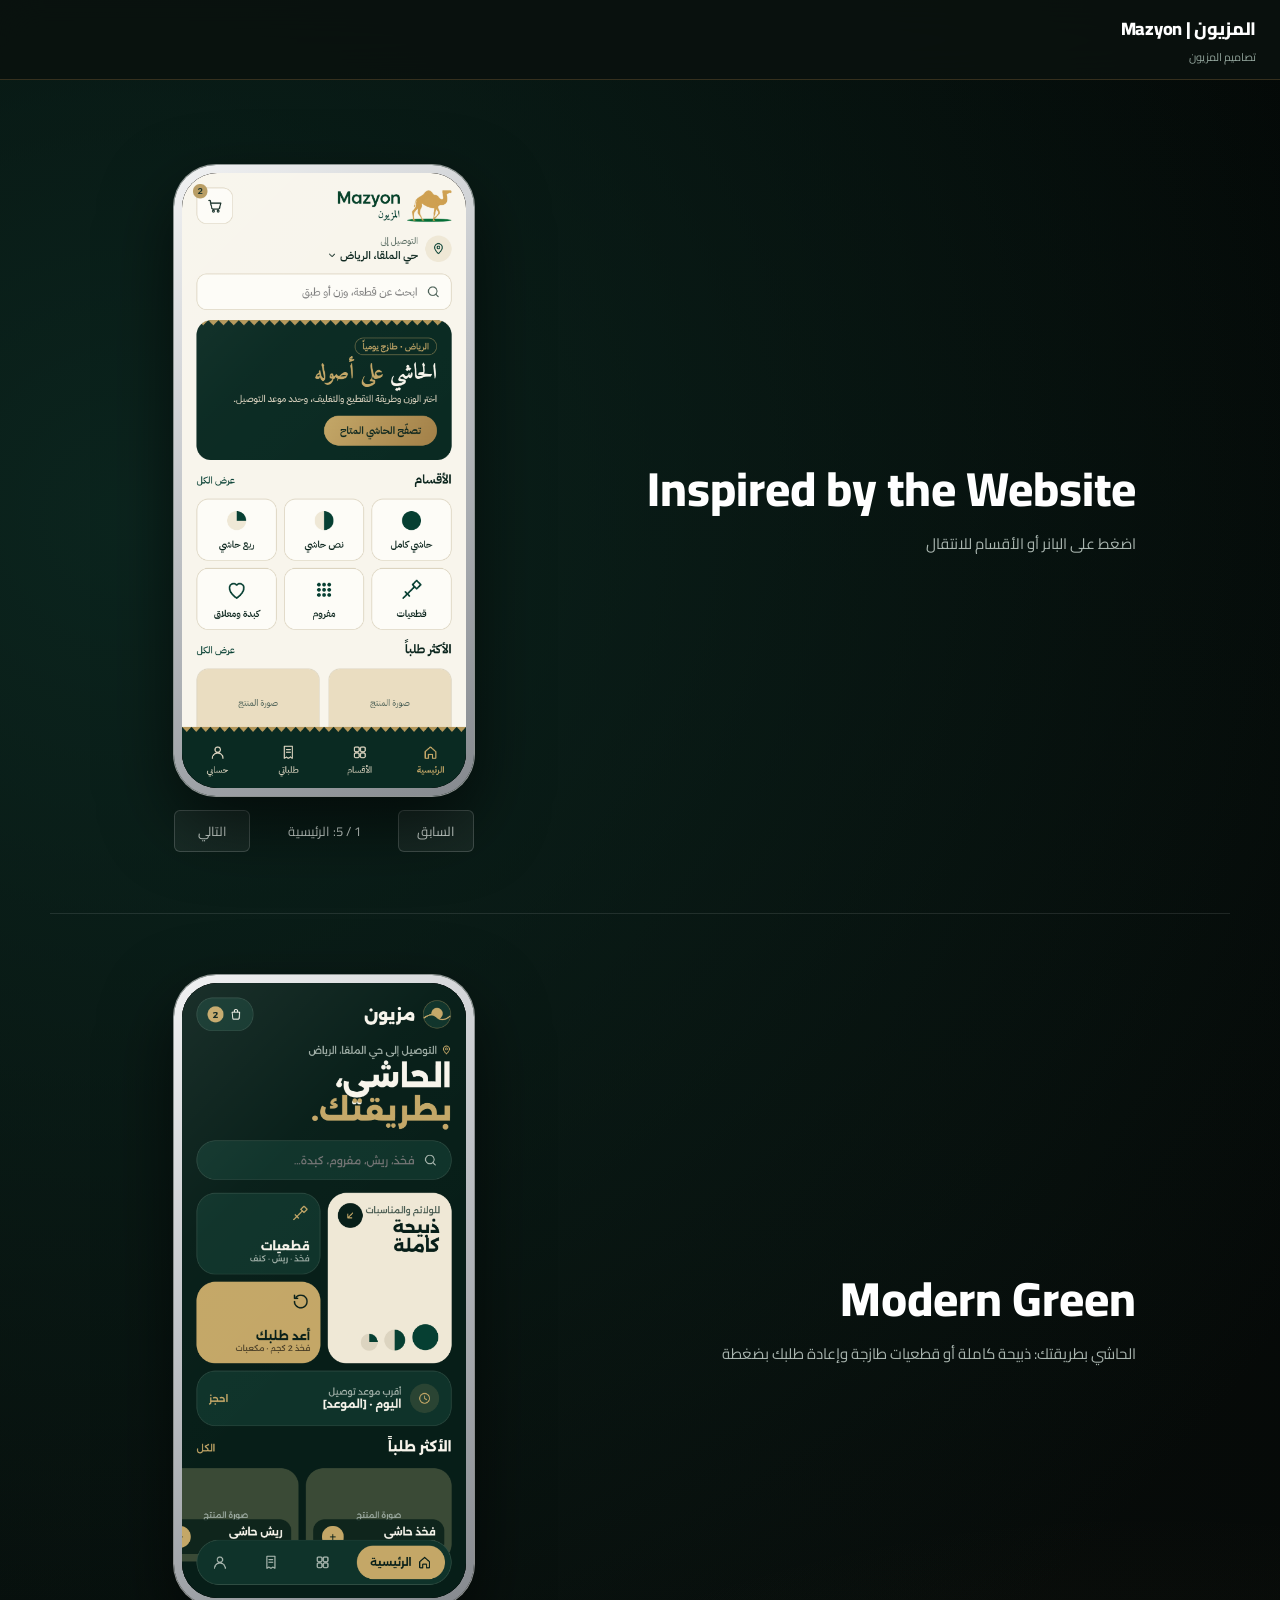
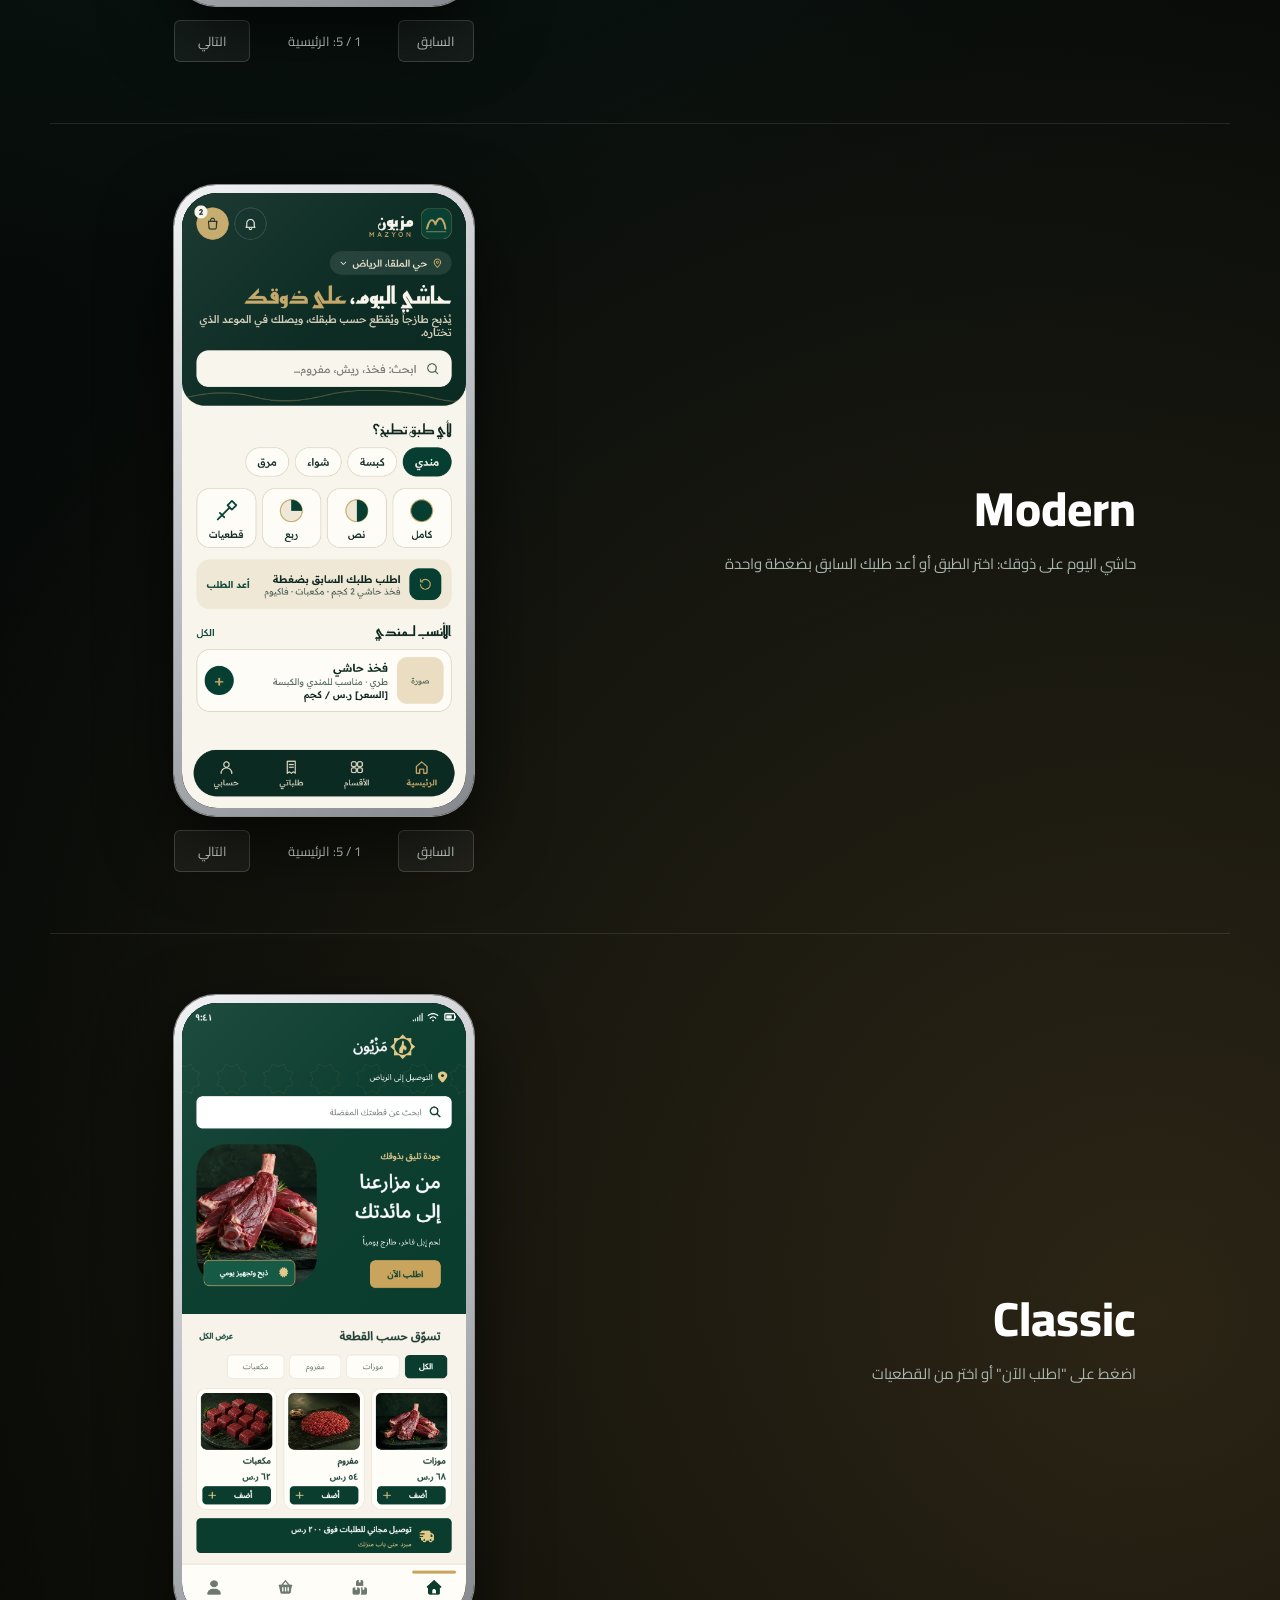
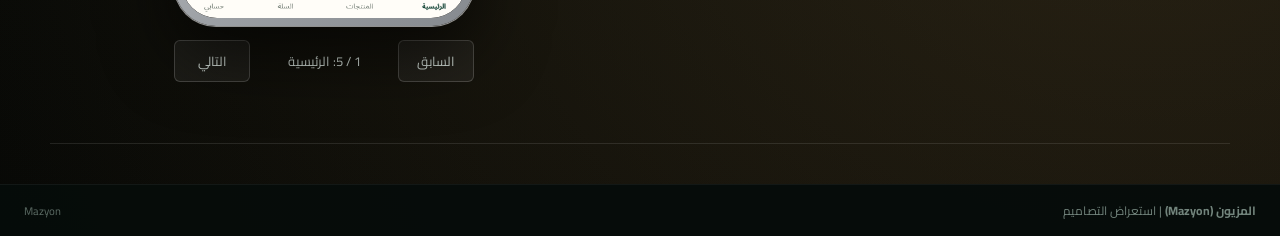
==== mazyon/index.html @ 30bf6d30 "Add Mazyon prototype page" ====
<!DOCTYPE html>
<html lang="ar" dir="rtl">
<head>
  <meta charset="UTF-8">
  <meta name="viewport" content="width=device-width, initial-scale=1.0">
  <title>المزيون | Mazyon - Patch Showcase</title>
  <link rel="preconnect" href="https://fonts.googleapis.com">
  <link rel="preconnect" href="https://fonts.gstatic.com" crossorigin>
  <link href="https://fonts.googleapis.com/css2?family=Cairo:wght@400;600;700;800;900&display=swap" rel="stylesheet">
  <style>
    :root {
      --primary-green: #0d2c24;
      --primary-dark: #071c17;
      --camel-gold: #b78d4c;
      --camel-gold-light: #d8b273;
      --camel-gold-dark: #8c672e;
      --warm-sand: #f8f5ec;
      --device-w: 380px;
      --zoom-scale: 1;
    }

    * {
      box-sizing: border-box;
      margin: 0;
      padding: 0;
      -webkit-tap-highlight-color: transparent;
    }

    body {
      font-family: 'Cairo', sans-serif;
      background: #080d0b;
      background-image:
        radial-gradient(circle at 10% 15%, rgba(13, 44, 36, 0.8) 0%, transparent 45%),
        radial-gradient(circle at 90% 85%, rgba(183, 141, 76, 0.22) 0%, transparent 45%),
        radial-gradient(circle at 50% 50%, #080d0b 0%, #030504 100%);
      color: #e4e9e6;
      min-height: 100vh;
      overflow-x: hidden;
      display: flex;
      flex-direction: column;
    }

    /* Top App Bar & Header */
    .app-header {
      background: rgba(10, 18, 15, 0.92);
      backdrop-filter: blur(20px);
      border-bottom: 1px solid rgba(183, 141, 76, 0.25);
      position: sticky;
      top: 0;
      z-index: 100;
      padding: 12px 24px;
      display: flex;
      flex-wrap: wrap;
      align-items: center;
      justify-content: space-between;
      gap: 14px;
    }

    .header-controls,
    .flow-stepper-bar,
    .view-single-container,
    .view-grid-container {
      display: none !important;
    }

    .header-branding {
      display: flex;
      align-items: center;
      gap: 12px;
    }

    .camel-badge-icon {
      width: 42px;
      height: 42px;
      background: linear-gradient(135deg, #b78d4c, #7d5926);
      border-radius: 12px;
      display: flex;
      align-items: center;
      justify-content: center;
      box-shadow: 0 4px 15px rgba(183, 141, 76, 0.35);
      color: #fff;
      font-size: 22px;
    }

    .header-title-box h1 {
      font-size: 18px;
      font-weight: 800;
      color: #ffffff;
      display: flex;
      align-items: center;
      gap: 8px;
      letter-spacing: -0.3px;
    }

    .patch-tag {
      display: inline-block;
      background: linear-gradient(135deg, rgba(183, 141, 76, 0.3), rgba(183, 141, 76, 0.15));
      border: 1px solid #b78d4c;
      color: #f7d59b;
      font-size: 11px;
      font-weight: 800;
      padding: 2px 10px;
      border-radius: 6px;
      text-transform: uppercase;
      letter-spacing: 0.5px;
    }

    .header-title-box p {
      font-size: 11px;
      color: #92a49b;
      margin-top: 2px;
    }

    /* Global Controls Toolbar */
    .header-controls {
      display: flex;
      align-items: center;
      gap: 10px;
      flex-wrap: wrap;
    }

    /* Patch Switcher (Modern Green / Modern / Classic / Inspired) */
    .patch-switch-group {
      display: flex;
      background: rgba(0, 0, 0, 0.5);
      border: 1px solid rgba(183, 141, 76, 0.35);
      border-radius: 10px;
      padding: 3px;
      flex-wrap: wrap;
    }

    .patch-btn {
      background: transparent;
      border: none;
      color: #a0b2aa;
      font-family: inherit;
      font-size: 12px;
      font-weight: 700;
      padding: 6px 11px;
      border-radius: 7px;
      cursor: pointer;
      display: flex;
      align-items: center;
      gap: 5px;
      transition: all 0.2s ease;
      white-space: nowrap;
    }

    .patch-btn:hover {
      color: #ffffff;
    }

    .patch-btn.active {
      background: linear-gradient(135deg, #b78d4c, #8c672e);
      color: #071c17;
      font-weight: 800;
      box-shadow: 0 2px 8px rgba(183, 141, 76, 0.3);
    }

    /* Mode Switcher (Simulator vs Grid) */
    .mode-switch-group {
      display: flex;
      background: rgba(0, 0, 0, 0.45);
      border: 1px solid rgba(255, 255, 255, 0.1);
      border-radius: 10px;
      padding: 3px;
    }

    .mode-btn {
      background: transparent;
      border: none;
      color: #a0b2aa;
      font-family: inherit;
      font-size: 12px;
      font-weight: 600;
      padding: 6px 13px;
      border-radius: 8px;
      cursor: pointer;
      display: flex;
      align-items: center;
      gap: 6px;
      transition: all 0.2s ease;
    }

    .mode-btn:hover {
      color: #ffffff;
    }

    .mode-btn.active {
      background: linear-gradient(135deg, #0d2c24, #154539);
      color: #e2be84;
      border: 1px solid rgba(183, 141, 76, 0.4);
      box-shadow: 0 2px 8px rgba(0, 0, 0, 0.4);
    }

    .control-pill {
      background: rgba(0, 0, 0, 0.4);
      border: 1px solid rgba(255, 255, 255, 0.12);
      border-radius: 9px;
      padding: 6px 12px;
      font-size: 12px;
      color: #cad8d1;
      display: flex;
      align-items: center;
      gap: 6px;
      cursor: pointer;
      font-family: inherit;
      transition: all 0.2s;
    }

    .control-pill:hover {
      background: rgba(255, 255, 255, 0.08);
      border-color: rgba(183, 141, 76, 0.4);
    }

    .control-pill.active {
      background: rgba(183, 141, 76, 0.25);
      border-color: #b78d4c;
      color: #f7d59b;
    }

    /* Device Finish Selector */
    .finish-selector {
      display: flex;
      align-items: center;
      gap: 6px;
      background: rgba(0, 0, 0, 0.4);
      border: 1px solid rgba(255, 255, 255, 0.1);
      padding: 4px 9px;
      border-radius: 9px;
    }

    .finish-dot {
      width: 15px;
      height: 15px;
      border-radius: 50%;
      cursor: pointer;
      border: 2px solid transparent;
      transition: all 0.2s;
    }

    .finish-dot.active {
      border-color: #ffffff;
      transform: scale(1.15);
      box-shadow: 0 0 8px rgba(255,255,255,0.5);
    }

    .finish-desert { background: linear-gradient(135deg, #d8ba93, #876d4d); }
    .finish-natural { background: linear-gradient(135deg, #bbb8b2, #76746f); }
    .finish-black { background: linear-gradient(135deg, #3d3e40, #151617); }
    .finish-white { background: linear-gradient(135deg, #ffffff, #b8bcc2); }

    /* Flow Stepper Bar */
    .flow-stepper-bar {
      background: rgba(10, 18, 15, 0.55);
      border-bottom: 1px solid rgba(255, 255, 255, 0.05);
      padding: 9px 20px;
      display: flex;
      align-items: center;
      justify-content: center;
      gap: 12px;
      overflow-x: auto;
    }

    .flow-step-item {
      display: flex;
      align-items: center;
      gap: 6px;
      padding: 5px 14px;
      border-radius: 18px;
      background: rgba(255, 255, 255, 0.03);
      border: 1px solid rgba(255, 255, 255, 0.07);
      color: #8fa398;
      font-size: 12px;
      font-weight: 600;
      cursor: pointer;
      white-space: nowrap;
      transition: all 0.25s ease;
    }

    .flow-step-item:hover {
      background: rgba(255, 255, 255, 0.08);
      color: #ffffff;
    }

    .flow-step-item.active {
      background: linear-gradient(135deg, rgba(13, 44, 36, 0.95), rgba(21, 69, 57, 0.95));
      border-color: #b78d4c;
      color: #f7d59b;
      box-shadow: 0 4px 12px rgba(183, 141, 76, 0.2);
    }

    .flow-step-num {
      width: 18px;
      height: 18px;
      border-radius: 50%;
      background: rgba(255, 255, 255, 0.1);
      display: flex;
      align-items: center;
      justify-content: center;
      font-size: 10px;
    }

    .flow-step-item.active .flow-step-num {
      background: #b78d4c;
      color: #071c17;
      font-weight: 800;
    }

    .flow-step-arrow {
      color: rgba(255, 255, 255, 0.2);
      font-size: 13px;
    }

    /* Main Container */
    .main-workspace {
      flex: 1;
      display: flex;
      flex-direction: column;
      align-items: center;
      padding: 24px 16px 40px;
      position: relative;
    }

    .patch-gallery {
      width: 100%;
      max-width: 1180px;
    }

    .patch-showcase {
      min-height: min(820px, calc(100svh - 90px));
      display: grid;
      grid-template-columns: minmax(0, 1fr) minmax(240px, 360px);
      align-items: center;
      justify-content: center;
      gap: clamp(24px, 8vw, 110px);
      padding: 46px 8%;
      scroll-margin-top: 82px;
      border-bottom: 1px solid rgba(255, 255, 255, 0.1);
    }

    .patch-showcase-copy {
      max-width: 540px;
    }

    .patch-showcase-copy h2 {
      color: #ffffff;
      font-size: clamp(28px, 4vw, 48px);
      line-height: 1.25;
      font-weight: 800;
    }

    .patch-showcase-copy p {
      margin-top: 12px;
      color: #a9b5af;
      font-size: 15px;
      line-height: 1.9;
    }

    .patch-phone {
      width: min(100%, 300px);
      justify-self: center;
    }

    .patch-phone .iphone-device.natural-finish {
      width: 100%;
      padding: 8px;
      border-radius: 42px;
      background: linear-gradient(145deg, #f1f2f3 0%, #bfc2c6 45%, #85898e 100%);
      box-shadow: 0 0 0 1px rgba(255,255,255,.55), 0 28px 70px rgba(0,0,0,.62);
    }

    .patch-phone .iphone-screen {
      border-radius: 35px;
    }

    .patch-phone .screen-img {
      aspect-ratio: 473 / 1024;
    }

    .patch-screen-controls {
      display: flex;
      align-items: center;
      justify-content: space-between;
      gap: 8px;
      margin-top: 14px;
      color: #d3ddd7;
      font-size: 13px;
    }

    .patch-screen-button {
      min-width: 76px;
      padding: 8px 10px;
      border: 1px solid rgba(255, 255, 255, 0.18);
      border-radius: 6px;
      background: rgba(255, 255, 255, 0.06);
      color: inherit;
      font: inherit;
      cursor: pointer;
    }

    .patch-screen-button:hover {
      background: rgba(255, 255, 255, 0.12);
    }

    .patch-screen-count {
      text-align: center;
      white-space: nowrap;
    }

    @media (max-width: 700px) {
      .patch-showcase {
        min-height: auto;
        grid-template-columns: 1fr;
        gap: 24px;
        padding: 36px 12px 48px;
      }

      .patch-showcase-copy {
        text-align: center;
      }

      .patch-phone {
        width: min(74vw, 290px);
      }
    }

    /* View 1: Single Interactive Simulator */
    .view-single-container {
      display: flex;
      flex-direction: column;
      align-items: center;
      justify-content: center;
      gap: 18px;
      width: 100%;
      max-width: 1200px;
    }

    .simulator-stage {
      display: flex;
      align-items: center;
      justify-content: center;
      gap: 28px;
      position: relative;
      width: 100%;
      transform: scale(var(--zoom-scale));
      transform-origin: top center;
      transition: transform 0.25s cubic-bezier(0.16, 1, 0.3, 1);
    }

    .nav-arrow-btn {
      background: rgba(255, 255, 255, 0.06);
      border: 1px solid rgba(255, 255, 255, 0.12);
      color: #cad8d1;
      width: 48px;
      height: 48px;
      border-radius: 50%;
      display: flex;
      align-items: center;
      justify-content: center;
      font-size: 20px;
      cursor: pointer;
      transition: all 0.2s cubic-bezier(0.16, 1, 0.3, 1);
      backdrop-filter: blur(10px);
    }

    .nav-arrow-btn:hover {
      background: rgba(183, 141, 76, 0.3);
      border-color: #b78d4c;
      color: #ffffff;
      transform: scale(1.08);
    }

    /* The iPhone 16 Pro Frame */
    .iphone-device {
      position: relative;
      width: var(--device-w);
      border-radius: 52px;
      padding: 10px;
      box-sizing: border-box;
      transition: all 0.35s cubic-bezier(0.16, 1, 0.3, 1);
      user-select: none;
      box-shadow:
        0 0 0 1px rgba(255, 255, 255, 0.2),
        0 35px 85px -15px rgba(0, 0, 0, 0.85),
        0 15px 35px -10px rgba(0, 0, 0, 0.6);
    }

    /* Chassis Finishes */
    .iphone-device.desert-finish {
      background: linear-gradient(145deg, #dfc49f 0%, #aa8c68 45%, #765e43 100%);
      box-shadow:
        0 0 0 1px rgba(255, 240, 220, 0.35),
        0 35px 85px -15px rgba(28, 20, 11, 0.85),
        0 15px 35px -10px rgba(0, 0, 0, 0.6);
    }

    .iphone-device.natural-finish {
      background: linear-gradient(145deg, #c7c5be 0%, #908d87 45%, #66635e 100%);
    }

    .iphone-device.black-finish {
      background: linear-gradient(145deg, #3d3e40 0%, #222325 45%, #111213 100%);
    }

    .iphone-device.white-finish {
      background: linear-gradient(145deg, #ffffff 0%, #d8dade 45%, #a8acb3 100%);
    }

    /* Hardware Buttons */
    .btn-action {
      position: absolute;
      left: -4px;
      top: 105px;
      width: 4px;
      height: 28px;
      background: inherit;
      border-radius: 3px 0 0 3px;
      filter: brightness(0.85);
    }

    .btn-vol-up {
      position: absolute;
      left: -4px;
      top: 155px;
      width: 4px;
      height: 50px;
      background: inherit;
      border-radius: 3px 0 0 3px;
      filter: brightness(0.85);
    }

    .btn-vol-down {
      position: absolute;
      left: -4px;
      top: 220px;
      width: 4px;
      height: 50px;
      background: inherit;
      border-radius: 3px 0 0 3px;
      filter: brightness(0.85);
    }

    .btn-power {
      position: absolute;
      right: -4px;
      top: 170px;
      width: 4px;
      height: 75px;
      background: inherit;
      border-radius: 0 3px 3px 0;
      filter: brightness(0.85);
    }

    /* Screen Inner Shell - Direct edge-to-edge photo wrapper */
    .iphone-screen {
      position: relative;
      width: 100%;
      aspect-ratio: 473 / 1024;
      border-radius: 42px;
      overflow: hidden;
      background: #000000;
      box-shadow: inset 0 0 0 2px #000000;
    }

    .screen-deck {
      position: relative;
      width: 100%;
      height: 100%;
    }

    .screen-slide {
      position: absolute;
      inset: 0;
      width: 100%;
      height: 100%;
      opacity: 0;
      visibility: hidden;
      transition: opacity 0.28s cubic-bezier(0.16, 1, 0.3, 1), transform 0.32s ease;
      transform: scale(0.985);
    }

    .screen-slide.active {
      opacity: 1;
      visibility: visible;
      transform: scale(1);
      z-index: 10;
    }

    .screen-img {
      width: 100%;
      height: 100%;
      display: block;
      object-fit: fill; /* Exact 473:1024 proportion */
    }

    /* Subtle Glass Glare */
    .screen-glare {
      position: absolute;
      inset: 0;
      background: linear-gradient(135deg, rgba(255, 255, 255, 0.08) 0%, rgba(255, 255, 255, 0.01) 30%, transparent 60%);
      pointer-events: none;
      z-index: 70;
    }

    /* Clickable Hotspots */
    .hotspot {
      position: absolute;
      cursor: pointer;
      z-index: 50;
      border-radius: 8px;
      transition: all 0.2s cubic-bezier(0.16, 1, 0.3, 1);
    }

    .show-hotspots .hotspot {
      background: rgba(183, 141, 76, 0.25);
      border: 2px dashed #b78d4c;
      box-shadow: 0 0 12px rgba(183, 141, 76, 0.55);
      animation: hotspotPulse 2s infinite ease-in-out;
    }

    @keyframes hotspotPulse {
      0%, 100% { transform: scale(1); opacity: 0.85; }
      50% { transform: scale(1.02); opacity: 1; }
    }

    .hotspot:active {
      transform: scale(0.96) !important;
      background: rgba(183, 141, 76, 0.5) !important;
    }

    .click-ripple {
      position: absolute;
      width: 20px;
      height: 20px;
      border-radius: 50%;
      background: rgba(183, 141, 76, 0.6);
      transform: scale(0);
      pointer-events: none;
      z-index: 90;
      animation: rippleAnim 0.45s ease-out;
    }

    @keyframes rippleAnim {
      to {
        transform: scale(6);
        opacity: 0;
      }
    }

    /* In-App Toast Banner */
    .app-toast {
      position: absolute;
      top: 18px;
      left: 14px;
      right: 14px;
      background: rgba(13, 44, 36, 0.95);
      color: #ffffff;
      border: 1px solid rgba(183, 141, 76, 0.65);
      border-radius: 14px;
      padding: 10px 14px;
      display: flex;
      align-items: center;
      gap: 10px;
      font-size: 12px;
      font-weight: 600;
      box-shadow: 0 10px 25px rgba(0,0,0,0.5);
      backdrop-filter: blur(14px);
      z-index: 95;
      transform: translateY(-90px);
      opacity: 0;
      transition: all 0.35s cubic-bezier(0.34, 1.56, 0.64, 1);
      pointer-events: none;
    }

    .app-toast.visible {
      transform: translateY(0);
      opacity: 1;
    }

    .toast-icon {
      width: 22px;
      height: 22px;
      border-radius: 50%;
      background: #b78d4c;
      color: #071c17;
      display: flex;
      align-items: center;
      justify-content: center;
      font-size: 11px;
      font-weight: bold;
      flex-shrink: 0;
    }

    /* Selected Screen Information Bar */
    .screen-meta-card {
      background: rgba(15, 25, 21, 0.7);
      border: 1px solid rgba(183, 141, 76, 0.2);
      border-radius: 14px;
      padding: 14px 18px;
      width: 100%;
      max-width: var(--device-w);
      display: flex;
      align-items: center;
      justify-content: space-between;
      backdrop-filter: blur(10px);
    }

    .meta-title {
      font-size: 14px;
      font-weight: 700;
      color: #f7d59b;
    }

    .meta-desc {
      font-size: 11px;
      color: #92a49b;
      margin-top: 2px;
    }

    .meta-actions {
      display: flex;
      gap: 8px;
    }

    .meta-btn {
      background: rgba(255, 255, 255, 0.06);
      border: 1px solid rgba(255, 255, 255, 0.12);
      color: #cad8d1;
      padding: 5px 12px;
      border-radius: 8px;
      font-size: 12px;
      cursor: pointer;
      font-family: inherit;
      transition: all 0.2s;
    }

    .meta-btn:hover {
      background: rgba(183, 141, 76, 0.25);
      border-color: #b78d4c;
      color: #ffffff;
    }

    /* ==============================================================
       VIEW 2: ALL 5 SCREENS GRID
       ============================================================== */
    .view-grid-container {
      display: none;
      width: 100%;
      max-width: 1500px;
      padding: 10px 0;
    }

    .grid-ribbon {
      display: flex;
      flex-wrap: wrap;
      gap: 24px;
      width: 100%;
      justify-content: center;
      align-items: flex-start;
    }

    .grid-screen-card {
      display: flex;
      flex-direction: column;
      align-items: center;
      gap: 10px;
      width: 260px;
    }

    .grid-screen-header {
      text-align: center;
    }

    .grid-screen-badge {
      display: inline-block;
      background: rgba(183, 141, 76, 0.2);
      border: 1px solid rgba(183, 141, 76, 0.4);
      color: #f7d59b;
      font-size: 11px;
      font-weight: 700;
      padding: 2px 10px;
      border-radius: 12px;
      margin-bottom: 4px;
    }

    .grid-screen-title {
      font-size: 13px;
      font-weight: 700;
      color: #ffffff;
    }

    .grid-device-wrapper {
      width: 100%;
      cursor: pointer;
      transition: transform 0.25s ease, box-shadow 0.25s ease;
    }

    .grid-device-wrapper:hover {
      transform: translateY(-4px);
    }

    .grid-device-wrapper .iphone-device {
      width: 100%;
      border-radius: 38px;
      padding: 7px;
    }

    .grid-device-wrapper .iphone-screen {
      border-radius: 32px;
    }

    /* Footer */
    .app-footer {
      background: rgba(6, 12, 10, 0.95);
      border-top: 1px solid rgba(255, 255, 255, 0.05);
      padding: 14px 24px;
      display: flex;
      flex-wrap: wrap;
      align-items: center;
      justify-content: space-between;
      gap: 12px;
      font-size: 12px;
      color: #72847c;
    }

    @media (max-width: 600px) {
      :root {
        --device-w: 320px;
      }
      .app-header {
        padding: 8px 12px;
      }
    }
  </style>
</head>
<body>

  <!-- Top App Header -->
  <header class="app-header">
    <div class="header-branding">
      <div class="header-title-box">
        <h1>
          المزيون | Mazyon
        </h1>
        <p>تصاميم المزيون</p>
      </div>
    </div>

    <div class="header-controls">
      <!-- Patch Selector (4 Patches) -->
      <div class="patch-switch-group" title="اختر الباتش المراد تجربته ومعاينته">
        <button class="patch-btn active" data-patch="modern_green">
          <span>🌿</span> Modern Green
        </button>
        <button class="patch-btn" data-patch="modern">
          <span>⚡</span> Modern
        </button>
        <button class="patch-btn" data-patch="classic">
          <span>✨</span> Classic
        </button>
        <button class="patch-btn" data-patch="inspired">
          <span>🏛️</span> Inspired by Website
        </button>
      </div>

      <!-- Mode Switcher (Simulator vs Grid) -->
      <div class="mode-switch-group">
        <button class="mode-btn active" data-view="single">
          <span>📱</span> المحاكي التفاعلي
        </button>
        <button class="mode-btn" data-view="grid">
          <span>📑</span> عرض الشاشات الخمس
        </button>
      </div>

      <!-- Hotspots Toggle -->
      <button class="control-pill" id="toggleHotspotsBtn" title="إظهار أو إخفاء نقاط النقر التفاعلية">
        <span>💡</span> نقاط النقر
      </button>

      <!-- Zoom Toggle -->
      <button class="control-pill" id="zoomToggleBtn" title="تبديل حجم المحاكي">
        <span>🔍</span> <span id="zoomLabel">100%</span>
      </button>

      <!-- iPhone Finish Selector -->
      <div class="finish-selector" title="لون وهيكل الآيفون">
        <span style="font-size: 11px; color: #8fa398; margin-left: 2px;">الهيكل:</span>
        <div class="finish-dot finish-desert active" data-finish="desert" title="Desert Titanium (ذهبي المزيون)"></div>
        <div class="finish-dot finish-natural" data-finish="natural" title="Natural Titanium (تيتانيوم طبيعي)"></div>
        <div class="finish-dot finish-black" data-finish="black" title="Black Titanium (أسود داكن)"></div>
        <div class="finish-dot finish-white" data-finish="white" title="White Titanium (فضي ناصع)"></div>
      </div>
    </div>
  </header>

  <!-- Flow Step Breadcrumb Bar -->
  <nav class="flow-stepper-bar" id="stepperBar">
    <!-- Populated dynamically per patch -->
  </nav>

  <!-- Main Interactive Workspace -->
  <main class="main-workspace">

    <div class="patch-gallery" id="patchGallery"></div>

    <!-- VIEW 1: SINGLE INTERACTIVE IPHONE SIMULATOR -->
    <div class="view-single-container" id="viewSingle">
      <div class="simulator-stage" id="simStage">
        <!-- Prev Screen Button -->
        <button class="nav-arrow-btn" id="prevScreenBtn" title="الشاشة السابقة (السهم الأيمن)">→</button>

        <!-- The iPhone Device -->
        <div class="iphone-device desert-finish" id="mainIphone">
          <!-- Hardware Buttons -->
          <div class="btn-action"></div>
          <div class="btn-vol-up"></div>
          <div class="btn-vol-down"></div>
          <div class="btn-power"></div>

          <!-- Inside Screen - Direct seamless photo wrapper -->
          <div class="iphone-screen">

            <!-- In-App Notification Toast -->
            <div class="app-toast" id="appToast">
              <div class="toast-icon">✓</div>
              <div class="toast-msg" id="toastMsg">تم تنفيذ الإجراء بنجاح</div>
            </div>

            <!-- ==============================================
                 PATCH: MODERN GREEN SCREENS DECK (ACTIVE DEFAULT)
                 ============================================== -->
            <div class="screen-deck" id="deckModernGreen">

              <!-- Screen 1: Modern Green Home (الرئيسية) -->
              <div class="screen-slide active" data-step="1">
                <img class="screen-img" src="[data-uri]" alt="الرئيسية - مودرن جرين">

                <!-- Cart button top-left -->
                <div class="hotspot" style="top: 2.2%; left: 4.8%; width: 14%; height: 6%;"
                     data-goto="3" data-toast="فتح سلة التسوق (منتجان)" title="السلة"></div>

                <!-- Big right card "ذبيحة كاملة" -->
                <div class="hotspot" style="top: 34%; left: 51%; width: 44%; height: 28%;"
                     data-goto="2" data-toast="للولائم والمناسبات: ذبيحة كاملة" title="ذبيحة كاملة"></div>

                <!-- Top-left card "قطعيات • فخذ • ريش • كتف" -->
                <div class="hotspot" style="top: 34%; left: 5%; width: 44%; height: 13.5%;"
                     data-goto="2" data-toast="تصفح القطعيات: فخذ، ريش، كتف" title="قطعيات"></div>

                <!-- Bottom-left card "أعد طلبك" -->
                <div class="hotspot" style="top: 48.5%; left: 5%; width: 44%; height: 13.5%;"
                     data-goto="3" data-toast="✓ تمت إعادة طلبك السابق (فخذ 2 كجم مكعبات)" title="أعد طلبك"></div>

                <!-- Nearest delivery slot banner -->
                <div class="hotspot" style="top: 63%; left: 5%; width: 90%; height: 9%;"
                     data-toast="أقرب موعد توصيل متاح: اليوم" title="أقرب موعد"></div>

                <!-- Popular products (الأكثر طلباً) -->
                <div class="hotspot" style="top: 79%; left: 5%; width: 90%; height: 12%;"
                     data-goto="2" data-toast="اختيار فخذ حاشي طازج" title="الأكثر طلباً"></div>

                <!-- Bottom Nav: طلباتي -->
                <div class="hotspot" style="top: 91%; left: 25%; width: 25%; height: 7.5%;"
                     data-goto="5" data-toast="متابعة الطلبات المباشرة" title="طلباتي"></div>
              </div>

              <!-- Screen 2: Modern Green Product Details (تفاصيل المنتج) -->
              <div class="screen-slide" data-step="2">
                <img class="screen-img" src="[data-uri]" alt="تفاصيل فخذ حاشي - مودرن جرين">

                <!-- Back button -->
                <div class="hotspot" style="top: 2.2%; left: 84%; width: 12%; height: 5.5%;"
                     data-goto="1" data-toast="العودة للرئيسية" title="رجوع"></div>

                <!-- Favorite heart -->
                <div class="hotspot" style="top: 2.2%; left: 4.8%; width: 12%; height: 5.5%;"
                     data-toast="تمت إضافة فخذ الحاشي للمفضلة ❤️" title="المفضلة"></div>

                <!-- Weight options -->
                <div class="hotspot" style="top: 50%; left: 5%; width: 90%; height: 6%;"
                     data-toast="الوزن المحدد: 2 كجم" title="الوزن"></div>

                <!-- Cut style -->
                <div class="hotspot" style="top: 60.5%; left: 5%; width: 90%; height: 11%;"
                     data-toast="طريقة التقطيع المعتمدة: مكعبات" title="طريقة التقطيع"></div>

                <!-- Packaging options (فاكيوم / أكياس) -->
                <div class="hotspot" style="top: 75.5%; left: 5%; width: 90%; height: 7%;"
                     data-toast="التغليف المعتمد: تغليف فاكيوم محكم" title="التغليف"></div>

                <!-- Sticky Add to Cart button -->
                <div class="hotspot" style="top: 90%; left: 5%; width: 62%; height: 6.5%;"
                     data-goto="3" data-toast="✓ تمت إضافة ٢ كجم فخذ حاشي للسلة" title="أضف للسلة"></div>
              </div>

              <!-- Screen 3: Modern Green Cart (سلّتك) -->
              <div class="screen-slide" data-step="3">
                <img class="screen-img" src="[data-uri]" alt="السلة - مودرن جرين">

                <!-- Back button -->
                <div class="hotspot" style="top: 2.2%; left: 83%; width: 12%; height: 5.5%;"
                     data-goto="2" data-toast="العودة لتفاصيل المنتج" title="رجوع"></div>

                <!-- Clear cart button -->
                <div class="hotspot" style="top: 2.2%; left: 5%; width: 25%; height: 5.5%;"
                     data-toast="تم تحديث محتويات السلة" title="إفراغ السلة"></div>

                <!-- Promo code apply button -->
                <div class="hotspot" style="top: 55%; left: 9%; width: 20%; height: 4.5%;"
                     data-toast="🎉 تم تطبيق كود الخصم بنجاح!" title="تطبيق الكود"></div>

                <!-- Sticky Checkout Button -->
                <div class="hotspot" style="top: 90%; left: 5%; width: 90%; height: 7%;"
                     data-goto="4" data-toast="الانتقال إلى إتمام الطلب والدفع" title="إتمام الطلب"></div>
              </div>

              <!-- Screen 4: Modern Green Checkout (إتمام الطلب) -->
              <div class="screen-slide" data-step="4">
                <img class="screen-img" src="[data-uri]" alt="إتمام الطلب - مودرن جرين">

                <!-- Back button -->
                <div class="hotspot" style="top: 2.2%; left: 83%; width: 12%; height: 5.5%;"
                     data-goto="3" data-toast="العودة إلى سلّتك" title="رجوع"></div>

                <!-- Change Address -->
                <div class="hotspot" style="top: 17%; left: 9%; width: 14%; height: 3.5%;"
                     data-toast="تعديل العنوان الوطني: حي الملقا" title="تغيير"></div>

                <!-- Days selection -->
                <div class="hotspot" style="top: 27%; left: 5%; width: 90%; height: 7.5%;"
                     data-toast="موعد التوصيل: اليوم" title="اليوم"></div>

                <!-- Time slots -->
                <div class="hotspot" style="top: 35%; left: 12%; width: 83%; height: 5%;"
                     data-toast="الفترة المحددة: 12 - 3 م" title="الوقت"></div>

                <!-- Apple Pay payment selection -->
                <div class="hotspot" style="top: 44.5%; left: 5%; width: 90%; height: 6.5%;"
                     data-toast="طريقة الدفع: Apple Pay (دفع سريع وآمن)" title="Apple Pay"></div>

                <!-- Sticky Pay via Apple Pay Button -->
                <div class="hotspot" style="top: 90.5%; left: 5%; width: 90%; height: 6.8%;"
                     data-goto="5" data-toast="Pay: تمت المصادقة بنجاح وتأكيد الطلب!" title="ادفع عبر Apple Pay"></div>
              </div>

              <!-- Screen 5: Modern Green Tracking (تتبع الطلب) -->
              <div class="screen-slide" data-step="5">
                <img class="screen-img" src="[data-uri]" alt="تتبع الطلب - مودرن جرين">

                <!-- Close (X) button -->
                <div class="hotspot" style="top: 2%; left: 83%; width: 12%; height: 5.5%;"
                     data-goto="1" data-toast="العودة للصفحة الرئيسية" title="إغلاق"></div>

                <!-- Help button -->
                <div class="hotspot" style="top: 2%; left: 5%; width: 24%; height: 5.5%;"
                     data-toast="خدمة عملاء مزيون في خدمتك" title="مساعدة"></div>

                <!-- Call Driver button -->
                <div class="hotspot" style="top: 91%; left: 21%; width: 13%; height: 6%;"
                     data-toast="📞 جاري الاتصال بالمندوب (سيارة مبرّدة)" title="اتصال"></div>

                <!-- WhatsApp Driver button -->
                <div class="hotspot" style="top: 91%; left: 5%; width: 13%; height: 6%;"
                     data-toast="💬 فتح محادثة فورية مع المندوب" title="واتساب"></div>
              </div>

            </div>

            <!-- ==============================================
                 PATCH: MODERN SCREENS DECK
                 ============================================== -->
            <div class="screen-deck" id="deckModern" style="display: none;">
              <div class="screen-slide" data-step="1">
                <img class="screen-img" src="[data-uri]" alt="الرئيسية - مودرن">
                <div class="hotspot" style="top: 2.2%; left: 4%; width: 14%; height: 6.5%;" data-goto="3" data-toast="فتح السلة" title="السلة"></div>
                <div class="hotspot" style="top: 41%; left: 22%; width: 74%; height: 5%;" data-goto="2" data-toast="اختيار أطباق المندي والكبسة" title="الأطباق"></div>
                <div class="hotspot" style="top: 59.5%; left: 5%; width: 90%; height: 8%;" data-goto="3" data-toast="✓ إعادة الطلب السابق" title="أعد الطلب"></div>
                <div class="hotspot" style="top: 74%; left: 5%; width: 90%; height: 11%;" data-goto="2" data-toast="اختيار فخذ حاشي" title="فخذ حاشي"></div>
                <div class="hotspot" style="top: 90%; left: 25%; width: 25%; height: 9%;" data-goto="5" data-toast="طلباتي" title="طلباتي"></div>
              </div>
              <div class="screen-slide" data-step="2">
                <img class="screen-img" src="[data-uri]" alt="تفاصيل المنتج - مودرن">
                <div class="hotspot" style="top: 2.2%; left: 84%; width: 12%; height: 6%;" data-goto="1" data-toast="رجوع للرئيسية" title="رجوع"></div>
                <div class="hotspot" style="top: 90%; left: 5%; width: 62%; height: 6.5%;" data-goto="3" data-toast="✓ تمت الإضافة للسلة" title="أضف للسلة"></div>
              </div>
              <div class="screen-slide" data-step="3">
                <img class="screen-img" src="[data-uri]" alt="السلة - مودرن">
                <div class="hotspot" style="top: 1.8%; left: 83%; width: 13%; height: 6%;" data-goto="2" data-toast="رجوع للمنتج" title="رجوع"></div>
                <div class="hotspot" style="top: 90%; left: 5%; width: 90%; height: 7%;" data-goto="4" data-toast="إتمام الطلب" title="إتمام الطلب"></div>
              </div>
              <div class="screen-slide" data-step="4">
                <img class="screen-img" src="[data-uri]" alt="إتمام الطلب - مودرن">
                <div class="hotspot" style="top: 1.8%; left: 83%; width: 13%; height: 6%;" data-goto="3" data-toast="رجوع للسلة" title="رجوع"></div>
                <div class="hotspot" style="top: 7.8%; left: 5%; width: 90%; height: 6%;" data-goto="5" data-toast="Pay: تم الدفع السريع!" title="Apple Pay"></div>
                <div class="hotspot" style="top: 90%; left: 5%; width: 90%; height: 7%;" data-goto="5" data-toast="تأكيد الطلب" title="تأكيد الطلب"></div>
              </div>
              <div class="screen-slide" data-step="5">
                <img class="screen-img" src="[data-uri]" alt="تتبع الطلب - مودرن">
                <div class="hotspot" style="top: 2%; left: 83%; width: 13%; height: 6%;" data-goto="1" data-toast="العودة للرئيسية" title="إغلاق"></div>
              </div>
            </div>

            <!-- ==============================================
                 PATCH: CLASSIC SCREENS DECK
                 ============================================== -->
            <div class="screen-deck" id="deckClassic" style="display: none;">
              <div class="screen-slide" data-step="1">
                <img class="screen-img" src="[data-uri]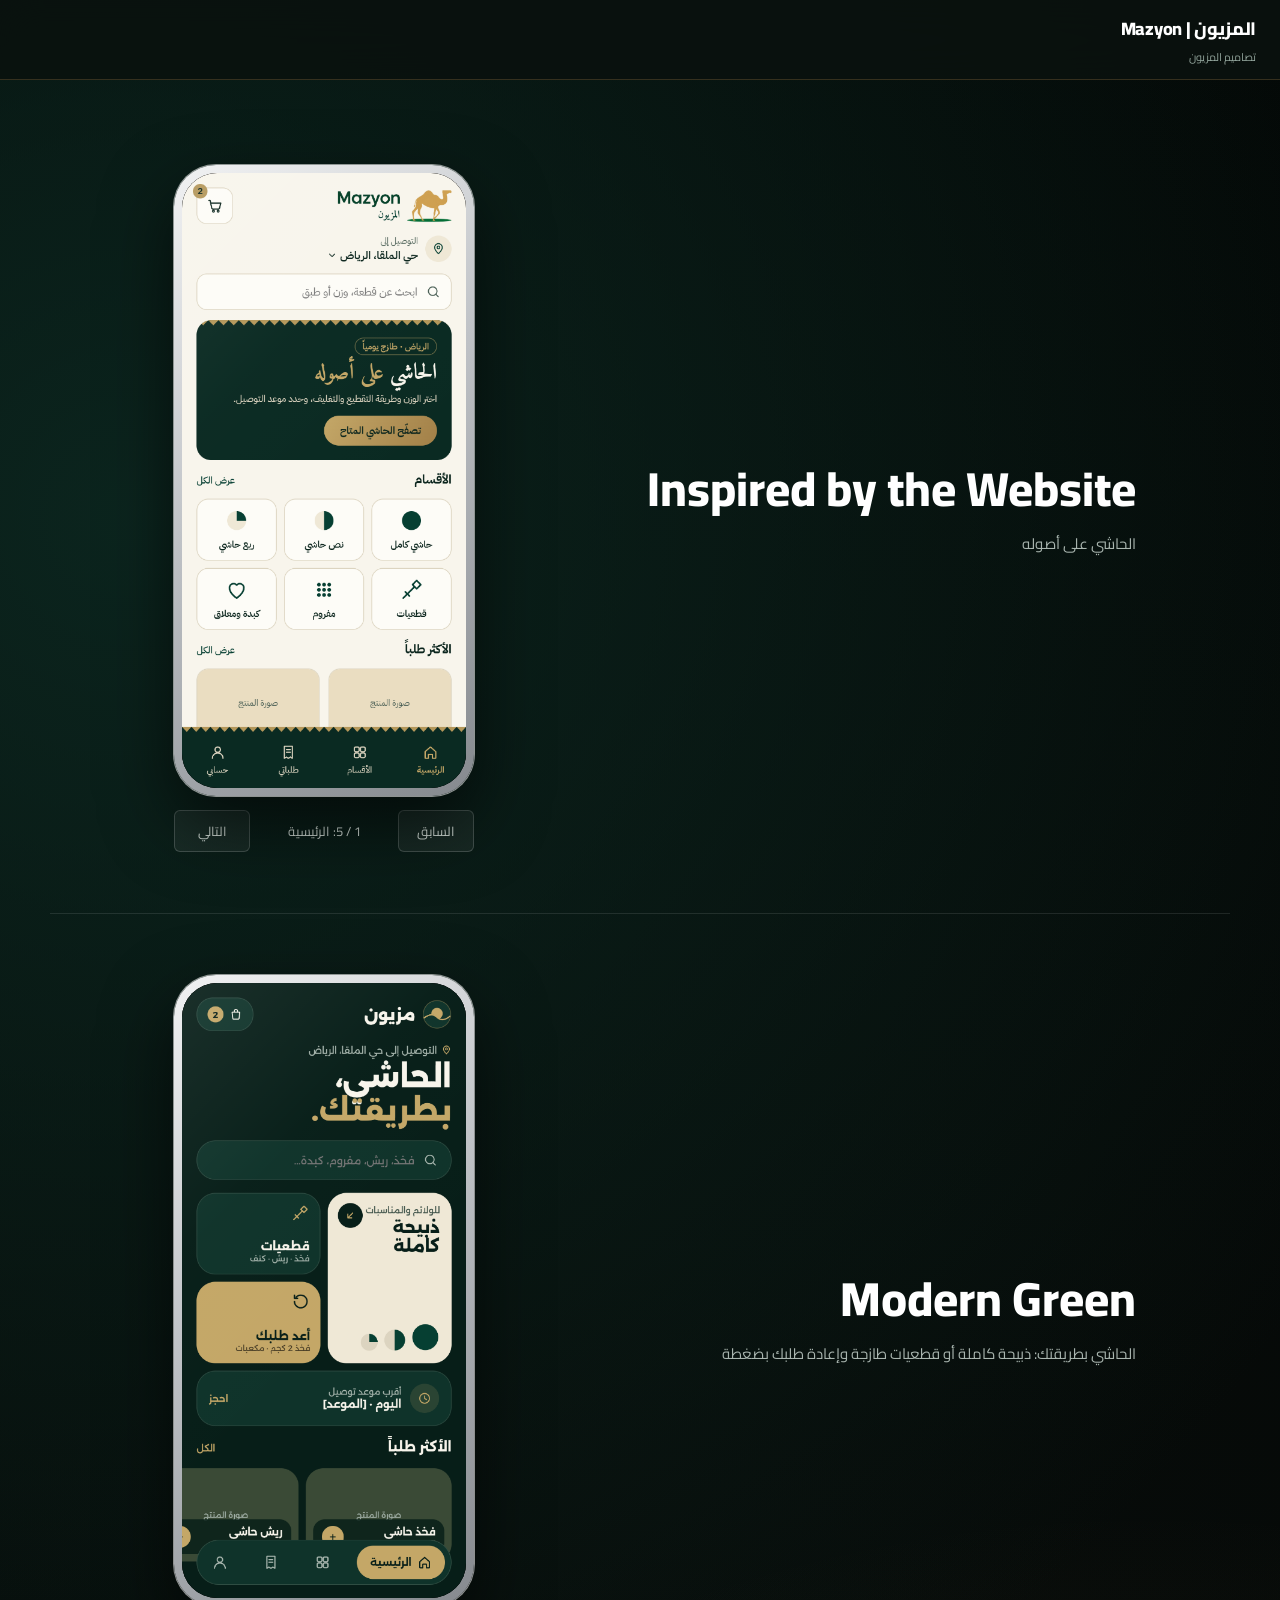
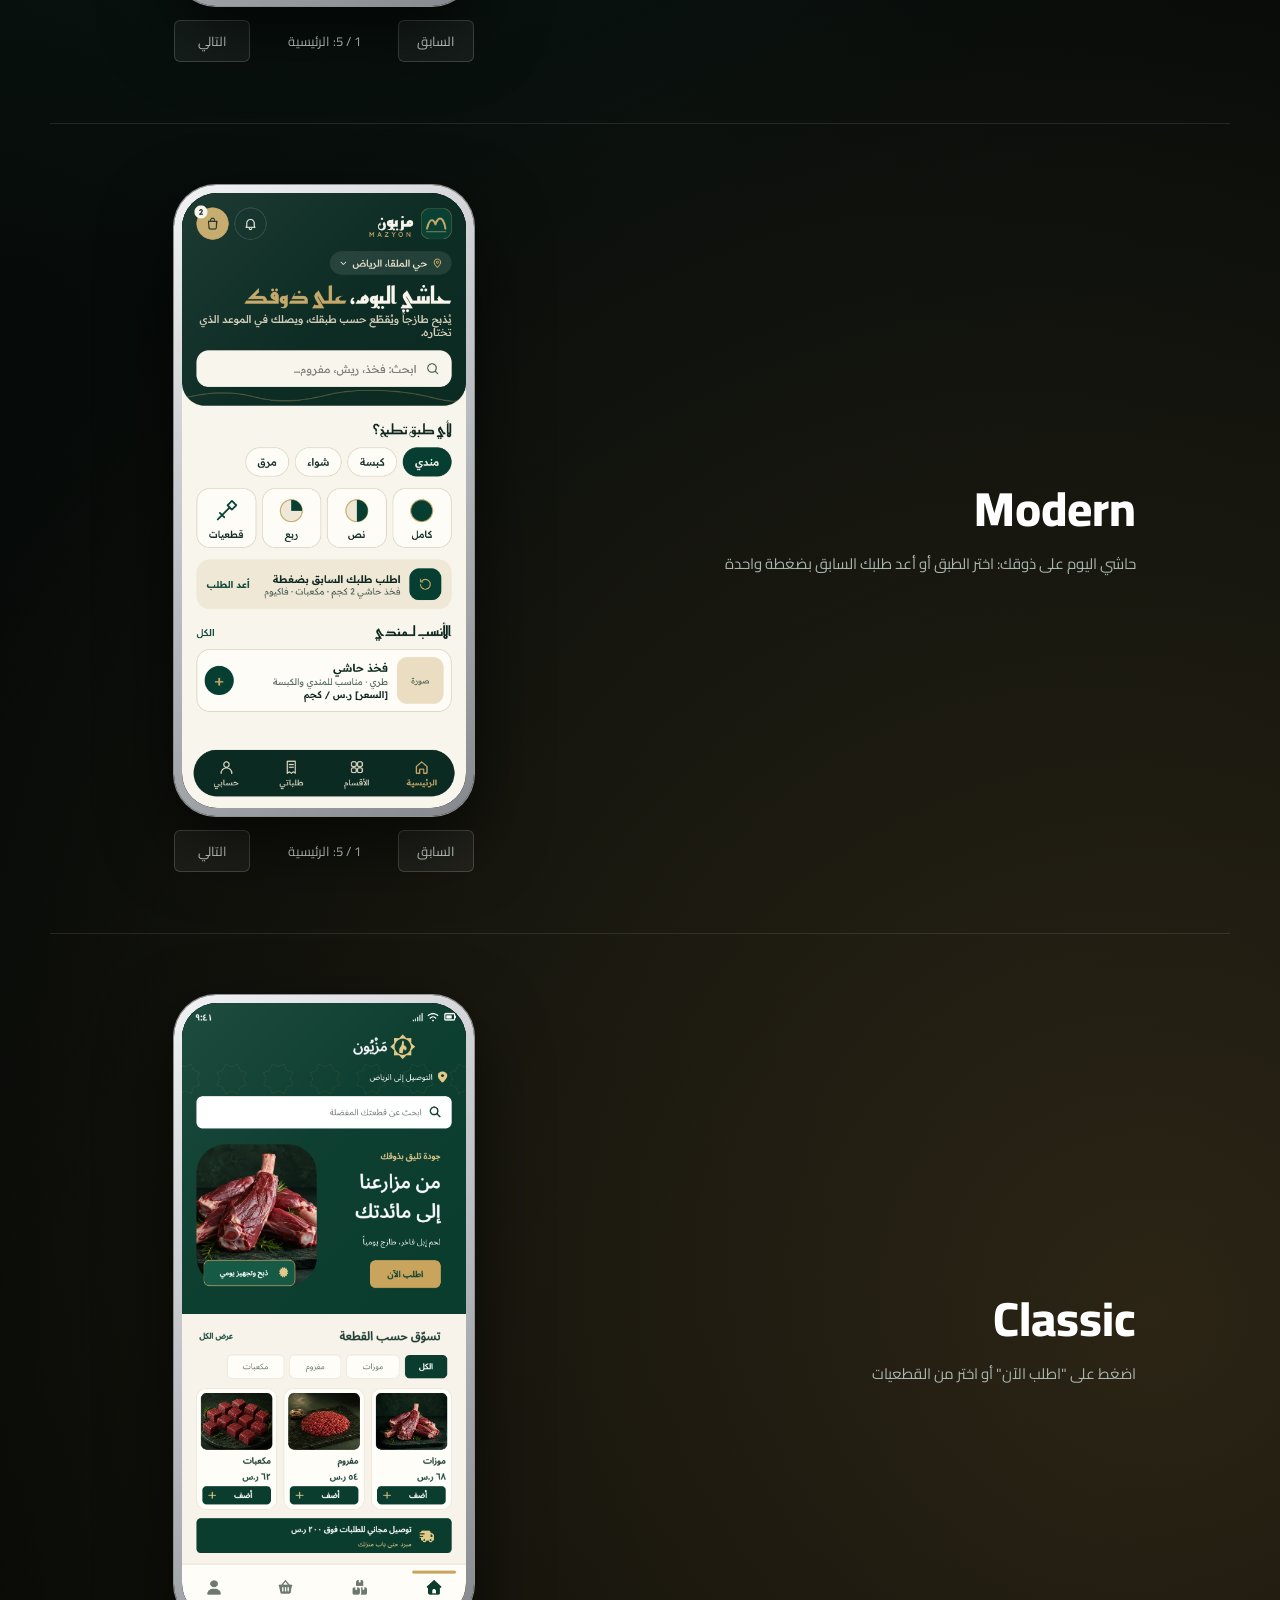
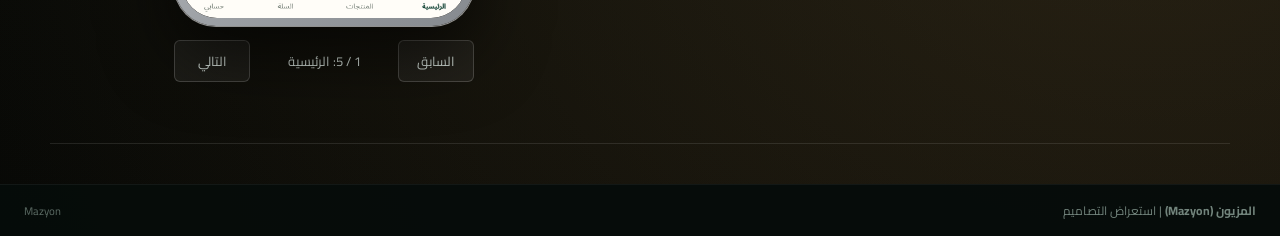
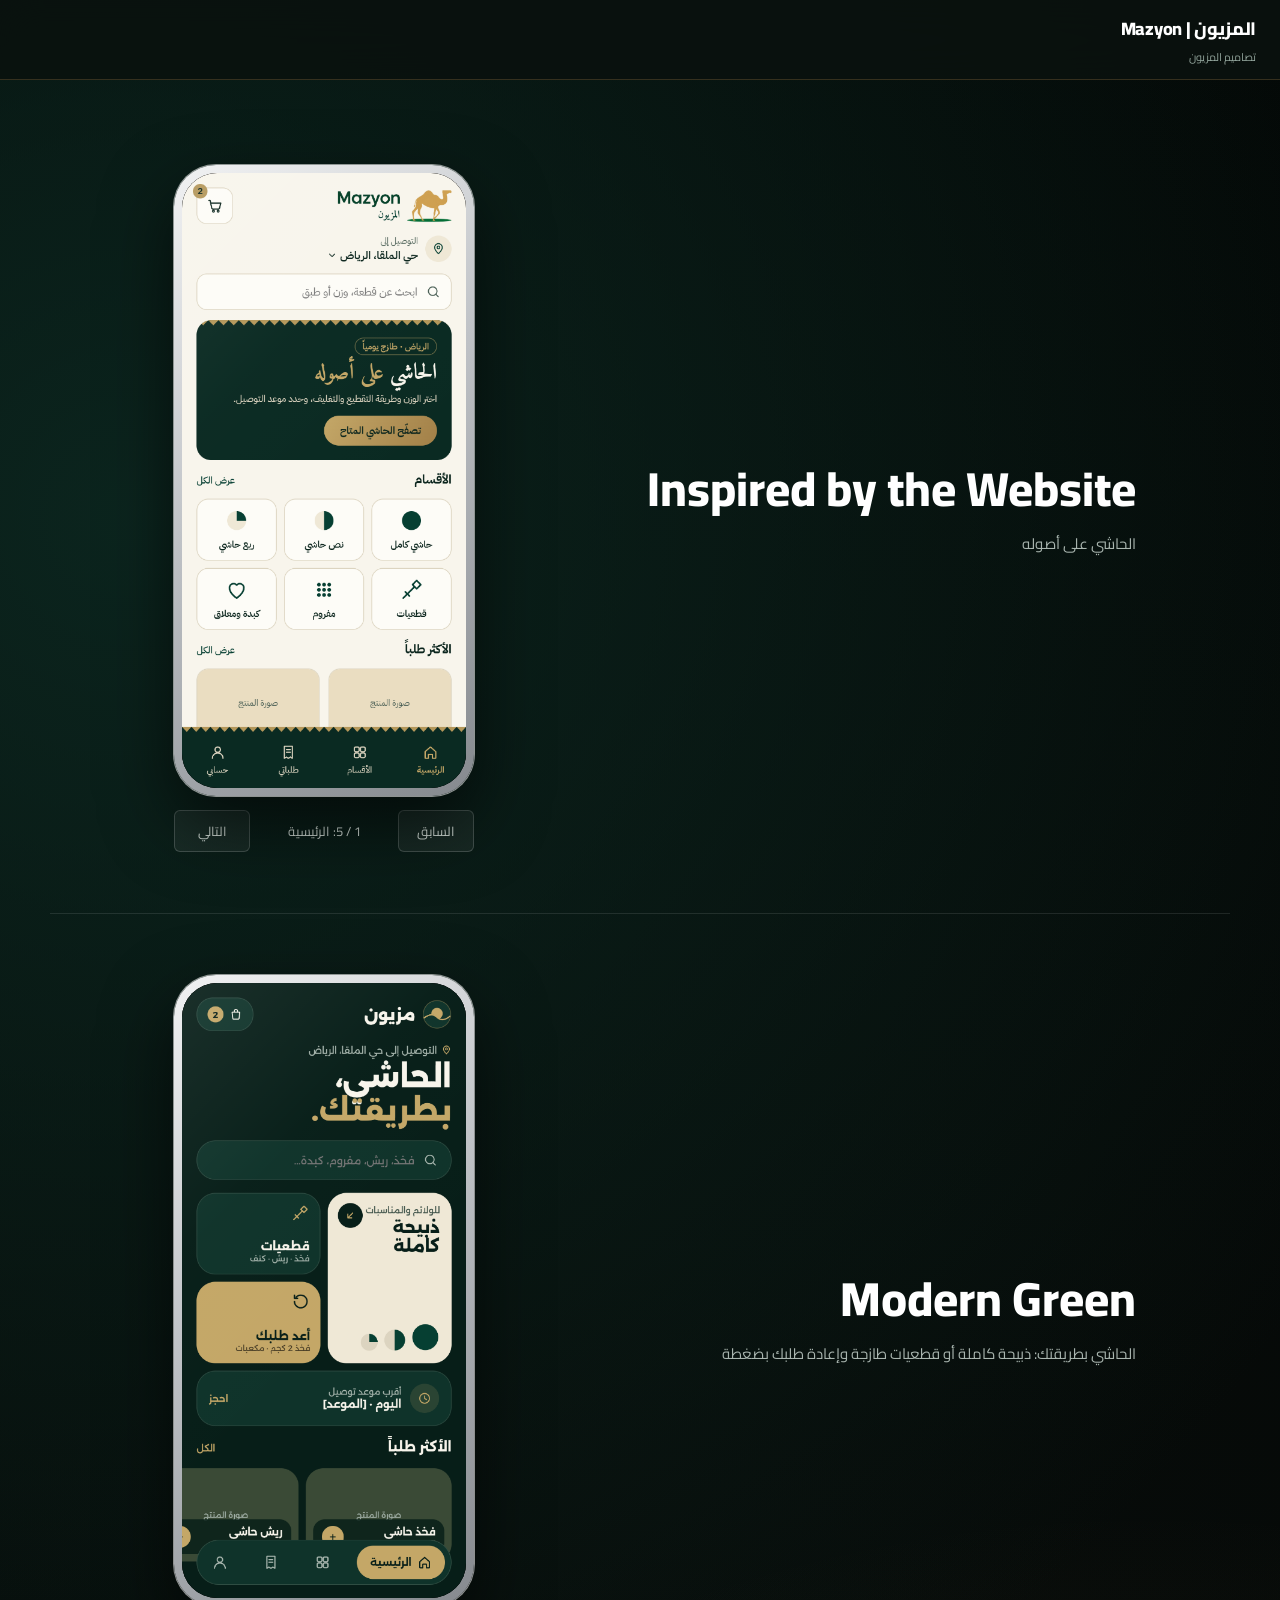
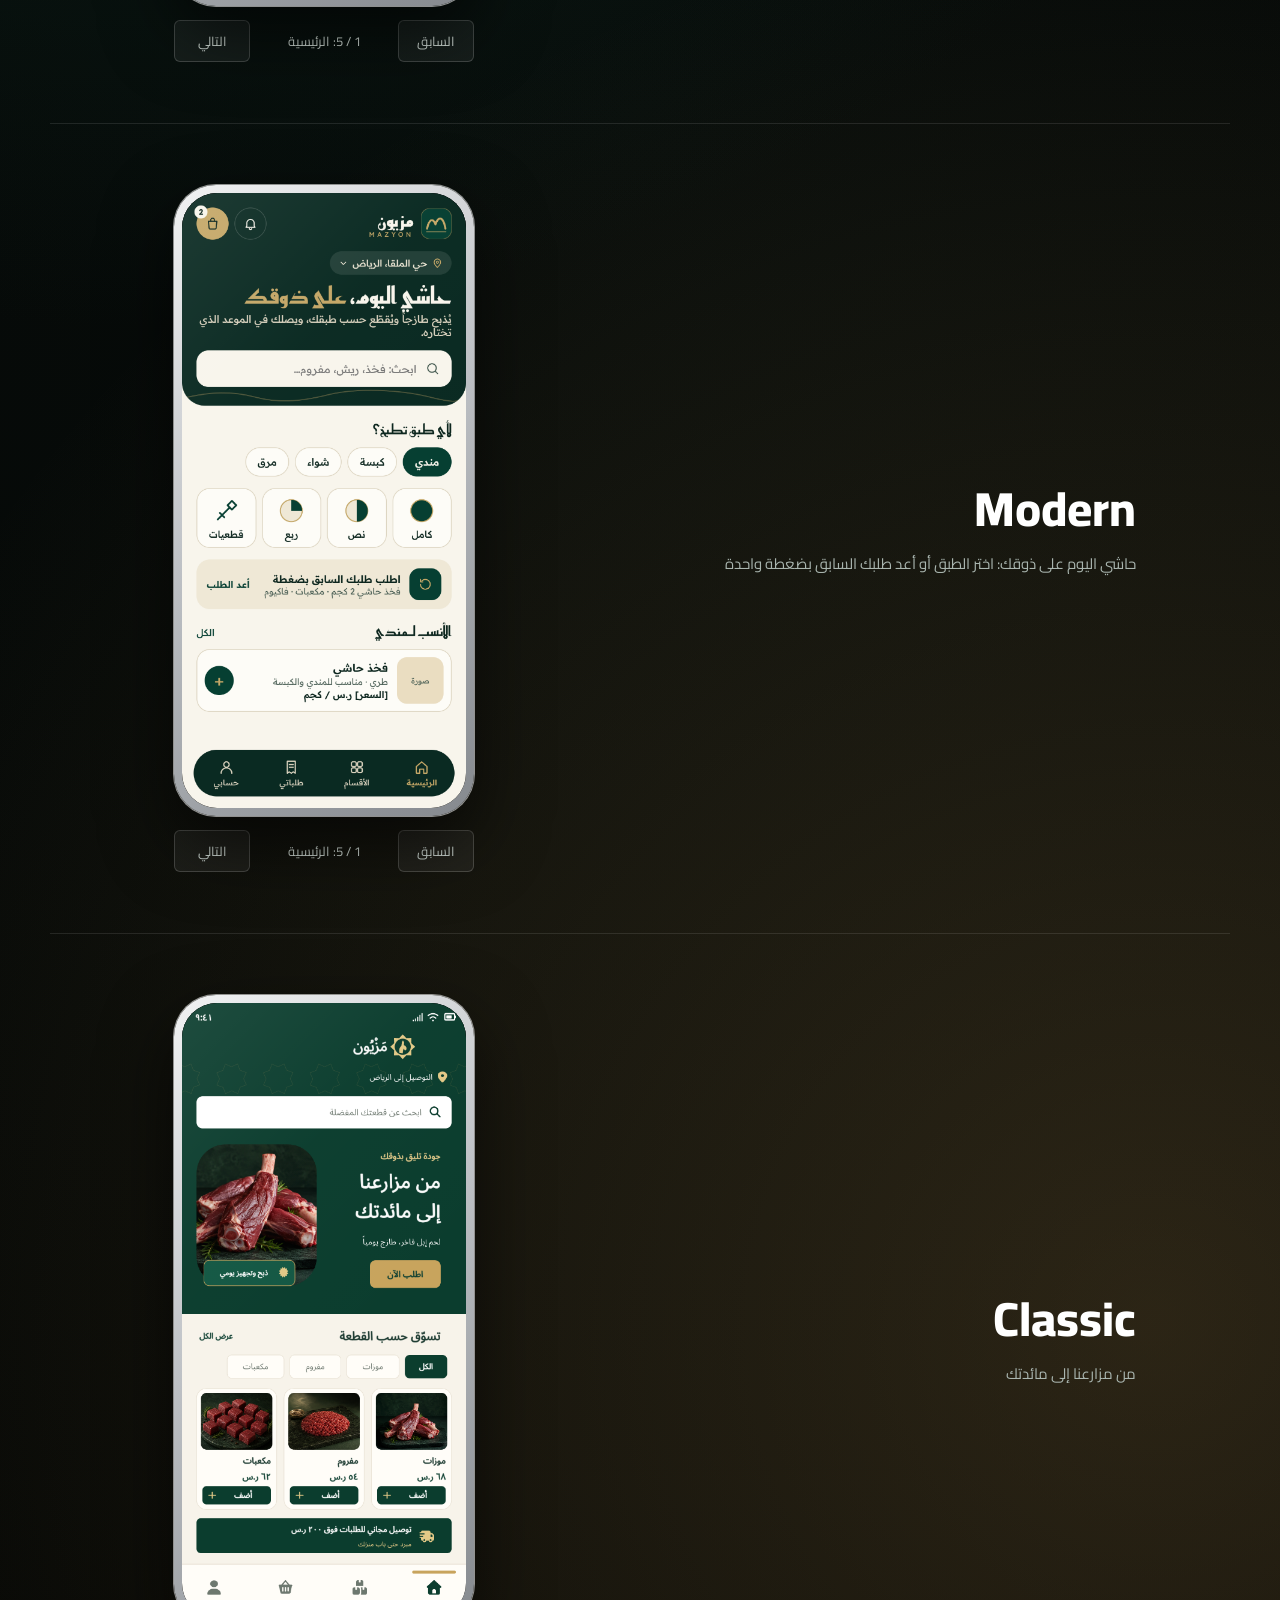
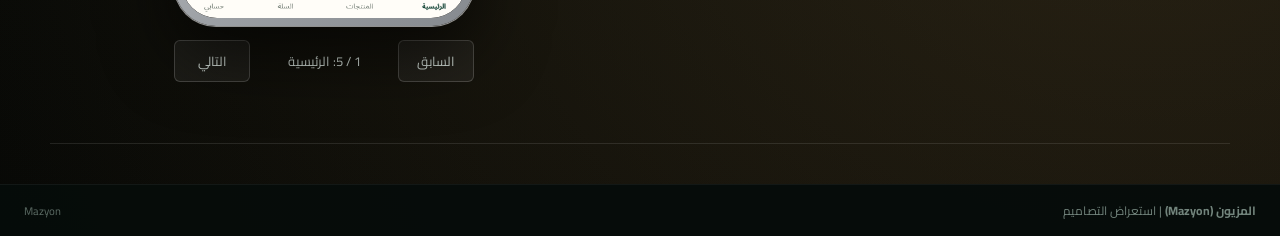
